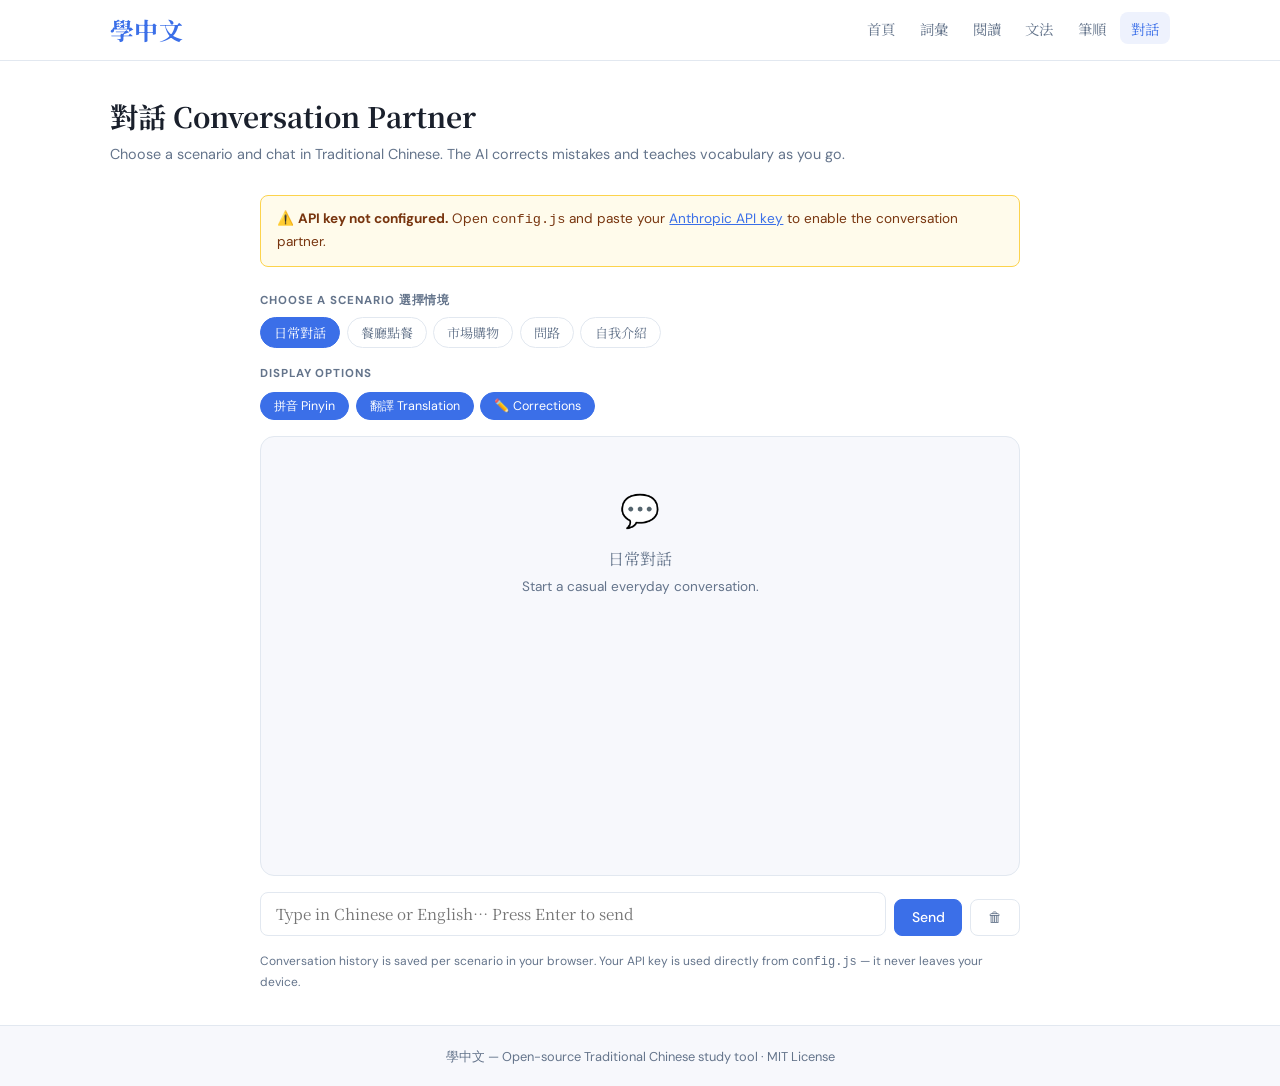
==== conversation.html @ 40b7ef4d "move files to root" ====
<!DOCTYPE html>
<html lang="zh-Hant">
<head>
  <meta charset="UTF-8" />
  <meta name="viewport" content="width=device-width, initial-scale=1.0" />
  <title>對話 Conversation — 學中文</title>
  <link rel="preconnect" href="https://fonts.googleapis.com" />
  <link rel="preconnect" href="https://fonts.gstatic.com" crossorigin />
  <link href="https://fonts.googleapis.com/css2?family=DM+Sans:wght@400;500;600;700&family=Noto+Serif+TC:wght@400;600;700;900&display=swap" rel="stylesheet" />
  <link rel="stylesheet" href="css/style.css" />
</head>
<body>

<nav>
  <div class="nav-inner">
    <a class="nav-logo" href="index.html">學中文</a>
    <button class="nav-toggle" id="navToggle" aria-label="Toggle menu">
      <span></span><span></span><span></span>
    </button>
    <ul class="nav-links" id="navLinks">
      <li><a href="index.html">首頁</a></li>
      <li><a href="vocabulary.html">詞彙</a></li>
      <li><a href="reading.html">閱讀</a></li>
      <li><a href="grammar.html">文法</a></li>
      <li><a href="strokes.html">筆順</a></li>
      <li><a href="conversation.html">對話</a></li>
    </ul>
  </div>
</nav>

<main>
  <div class="page-header">
    <h1 class="page-title">對話 Conversation Partner</h1>
    <p class="page-subtitle">Choose a scenario and chat in Traditional Chinese. The AI corrects mistakes and teaches vocabulary as you go.</p>
  </div>

  <div class="conv-layout">

    <!-- API key notice -->
    <div class="api-notice" id="apiNotice" style="display:none">
      ⚠️ <strong>API key not configured.</strong>
      Open <code>config.js</code> and paste your
      <a href="https://console.anthropic.com/" target="_blank" rel="noopener">Anthropic API key</a>
      to enable the conversation partner.
    </div>

    <!-- Scenario selector -->
    <div class="scenario-row">
      <div class="scenario-label">Choose a scenario 選擇情境</div>
      <div class="scenario-chips" id="scenarioChips"></div>
    </div>

    <!-- Display toggles -->
    <div>
      <div class="section-label">Display options</div>
      <div class="toggle-row">
        <button class="toggle-btn on" id="togglePinyin">拼音 Pinyin</button>
        <button class="toggle-btn on" id="toggleTranslation">翻譯 Translation</button>
        <button class="toggle-btn on" id="toggleCorrections">✏️ Corrections</button>
      </div>
    </div>

    <!-- Chat window -->
    <div class="chat-window" id="chatWindow"></div>

    <!-- Input row -->
    <div class="chat-input-area">
      <textarea
        id="chatInput"
        class="chat-input"
        placeholder="Type in Chinese or English… Press Enter to send"
        rows="1"
      ></textarea>
      <button class="btn btn-primary" id="sendBtn">Send</button>
      <button class="btn btn-ghost" id="clearBtn" title="Clear conversation">🗑</button>
    </div>

    <p style="font-size:.75rem;color:var(--muted)">
      Conversation history is saved per scenario in your browser.
      Your API key is used directly from <code>config.js</code> — it never leaves your device.
    </p>
  </div>
</main>

<footer>
  <p>學中文 — Open-source Traditional Chinese study tool · MIT License</p>
</footer>

<script src="data/vocabulary.js"></script>
<script src="data/reading.js"></script>
<script src="data/grammar.js"></script>
<script src="data/strokes.js"></script>
<script src="config.js"></script>
<script src="js/main.js"></script>
<script src="js/conversation.js"></script>
</body>
</html>
---- css/style.css ----
/* ═══════════════════════════════════════════════════════════
   Traditional Chinese Study — Global Stylesheet
   ═══════════════════════════════════════════════════════════ */

/* ── Variables ─────────────────────────────────────────────── */
:root {
  --bg:            #ffffff;
  --surface:       #f7f8fc;
  --border:        #e2e8f0;
  --text:          #1a202c;
  --muted:         #64748b;
  --primary:       #3B6FE8;
  --primary-hover: #2d5bcc;
  --primary-light: #eef2fd;
  --success:       #22c55e;
  --success-light: #f0fdf4;
  --warning:       #f59e0b;
  --warning-light: #fffbeb;
  --danger:        #ef4444;

  --font-chinese: 'Noto Serif TC', serif;
  --font-ui:      'DM Sans', sans-serif;

  --radius:    8px;
  --radius-lg: 14px;
  --shadow:      0 1px 3px rgba(0,0,0,.08), 0 1px 2px rgba(0,0,0,.04);
  --shadow-up:   0 4px 16px rgba(0,0,0,.12), 0 2px 4px rgba(0,0,0,.06);
  --transition:  .18s ease;
}

/* ── Reset ──────────────────────────────────────────────────── */
*, *::before, *::after { box-sizing: border-box; margin: 0; padding: 0; }
html  { font-size: 16px; scroll-behavior: smooth; }
img   { max-width: 100%; display: block; }
a     { color: inherit; }

body {
  font-family: var(--font-ui);
  background: var(--bg);
  color: var(--text);
  line-height: 1.65;
  min-height: 100vh;
  display: flex;
  flex-direction: column;
}

/* ── Typography helpers ─────────────────────────────────────── */
.chinese { font-family: var(--font-chinese); }
.pinyin  { color: var(--primary); }

/* ══════════════════════════════════════════════════════════════
   NAVIGATION
══════════════════════════════════════════════════════════════ */
nav {
  background: var(--bg);
  border-bottom: 1px solid var(--border);
  position: sticky;
  top: 0;
  z-index: 200;
}

.nav-inner {
  max-width: 1100px;
  margin: 0 auto;
  padding: 0 1.25rem;
  height: 60px;
  display: flex;
  align-items: center;
  justify-content: space-between;
  gap: 1rem;
}

.nav-logo {
  font-family: var(--font-chinese);
  font-size: 1.5rem;
  font-weight: 700;
  color: var(--primary);
  text-decoration: none;
  letter-spacing: .02em;
  flex-shrink: 0;
}

.nav-links {
  display: flex;
  align-items: center;
  gap: .15rem;
  list-style: none;
}

.nav-links a {
  font-family: var(--font-chinese);
  font-size: .9rem;
  color: var(--muted);
  text-decoration: none;
  padding: .35rem .7rem;
  border-radius: var(--radius);
  transition: color var(--transition), background var(--transition);
  white-space: nowrap;
}

.nav-links a:hover,
.nav-links a.active {
  color: var(--primary);
  background: var(--primary-light);
}

/* hamburger */
.nav-toggle {
  display: none;
  flex-direction: column;
  gap: 5px;
  background: none;
  border: none;
  cursor: pointer;
  padding: 4px;
}
.nav-toggle span {
  display: block;
  width: 22px;
  height: 2px;
  background: var(--text);
  border-radius: 2px;
  transition: var(--transition);
}

/* ══════════════════════════════════════════════════════════════
   LAYOUT
══════════════════════════════════════════════════════════════ */
main {
  flex: 1;
  max-width: 1100px;
  margin: 0 auto;
  width: 100%;
  padding: 2rem 1.25rem;
}

footer {
  background: var(--surface);
  border-top: 1px solid var(--border);
  text-align: center;
  padding: 1.25rem;
  font-size: .8rem;
  color: var(--muted);
}

/* ══════════════════════════════════════════════════════════════
   BUTTONS
══════════════════════════════════════════════════════════════ */
.btn {
  display: inline-flex;
  align-items: center;
  gap: .4rem;
  padding: .48rem 1.05rem;
  font-family: var(--font-ui);
  font-size: .875rem;
  font-weight: 500;
  border-radius: var(--radius);
  border: 1px solid transparent;
  cursor: pointer;
  transition: background var(--transition), color var(--transition),
              border-color var(--transition), transform var(--transition);
  text-decoration: none;
  white-space: nowrap;
  line-height: 1.4;
}
.btn:active { transform: scale(.97); }

.btn-primary {
  background: var(--primary);
  color: #fff;
  border-color: var(--primary);
}
.btn-primary:hover { background: var(--primary-hover); border-color: var(--primary-hover); }

.btn-outline {
  background: transparent;
  color: var(--primary);
  border-color: var(--primary);
}
.btn-outline:hover { background: var(--primary-light); }

.btn-ghost {
  background: transparent;
  color: var(--muted);
  border-color: var(--border);
}
.btn-ghost:hover { background: var(--surface); color: var(--text); }

.btn-success {
  background: var(--success);
  color: #fff;
  border-color: var(--success);
}

.btn-sm { padding: .28rem .7rem; font-size: .78rem; }

/* ══════════════════════════════════════════════════════════════
   BADGES
══════════════════════════════════════════════════════════════ */
.badge {
  display: inline-block;
  padding: .18rem .6rem;
  border-radius: 999px;
  font-size: .7rem;
  font-weight: 700;
  letter-spacing: .04em;
}
.badge-category {
  background: var(--primary-light);
  color: var(--primary);
  text-transform: uppercase;
}
.badge-difficulty {
  font-family: var(--font-chinese);
  font-size: .78rem;
  letter-spacing: .02em;
}
.badge-beginner     { background: #dcfce7; color: #15803d; }
.badge-intermediate { background: #fef9c3; color: #a16207; }
.badge-advanced     { background: #fee2e2; color: #b91c1c; }

/* ══════════════════════════════════════════════════════════════
   CHIPS (filter / scenario / quick-reply)
══════════════════════════════════════════════════════════════ */
.chip {
  padding: .3rem .82rem;
  font-size: .82rem;
  border-radius: 999px;
  border: 1px solid var(--border);
  background: var(--bg);
  color: var(--muted);
  cursor: pointer;
  transition: all var(--transition);
  white-space: nowrap;
  font-family: var(--font-chinese);
}
.chip:hover  { border-color: var(--primary); color: var(--primary); }
.chip.active { background: var(--primary); color: #fff; border-color: var(--primary); }

/* ══════════════════════════════════════════════════════════════
   PAGE HEADER
══════════════════════════════════════════════════════════════ */
.page-header { margin-bottom: 1.75rem; }

.page-title {
  font-family: var(--font-chinese);
  font-size: 1.75rem;
  font-weight: 700;
}
.page-subtitle {
  color: var(--muted);
  font-size: .9rem;
  margin-top: .25rem;
}

/* ══════════════════════════════════════════════════════════════
   CONTROLS (search + filters)
══════════════════════════════════════════════════════════════ */
.controls {
  display: flex;
  flex-wrap: wrap;
  gap: .75rem;
  margin-bottom: 1.5rem;
  align-items: center;
}

.search-input {
  flex: 1;
  min-width: 200px;
  padding: .5rem .95rem;
  font-family: var(--font-ui);
  font-size: .9rem;
  border: 1px solid var(--border);
  border-radius: var(--radius);
  outline: none;
  transition: border-color var(--transition);
  background: var(--bg);
  color: var(--text);
}
.search-input:focus { border-color: var(--primary); }

.filter-chips {
  display: flex;
  flex-wrap: wrap;
  gap: .45rem;
}

/* ══════════════════════════════════════════════════════════════
   HERO (index.html)
══════════════════════════════════════════════════════════════ */
.hero {
  text-align: center;
  padding: 3.5rem 1rem 3rem;
}
.hero-tag {
  display: inline-block;
  background: var(--primary-light);
  color: var(--primary);
  font-size: .78rem;
  font-weight: 700;
  letter-spacing: .08em;
  text-transform: uppercase;
  padding: .25rem .75rem;
  border-radius: 999px;
  margin-bottom: 1rem;
}
.hero-title {
  font-family: var(--font-chinese);
  font-size: clamp(1.9rem, 5vw, 3rem);
  font-weight: 900;
  line-height: 1.2;
  margin-bottom: .5rem;
}
.hero-subtitle {
  font-size: 1.05rem;
  color: var(--muted);
  max-width: 480px;
  margin: 0 auto 2rem;
}

/* feature cards */
.card-grid {
  display: grid;
  grid-template-columns: repeat(auto-fit, minmax(220px, 1fr));
  gap: 1.15rem;
  margin-top: 2rem;
}
.feature-card {
  background: var(--bg);
  border: 1px solid var(--border);
  border-radius: var(--radius-lg);
  padding: 1.5rem;
  box-shadow: var(--shadow);
  transition: box-shadow var(--transition), transform var(--transition);
  text-align: center;
}
.feature-card:hover { box-shadow: var(--shadow-up); transform: translateY(-3px); }
.feature-card-icon  { font-size: 2.4rem; margin-bottom: .75rem; }
.feature-card-title {
  font-family: var(--font-chinese);
  font-size: 1.05rem;
  font-weight: 700;
  margin-bottom: .35rem;
}
.feature-card-desc {
  font-size: .83rem;
  color: var(--muted);
  margin-bottom: 1rem;
}

/* stats */
.stats-section { margin-top: 3rem; }
.stats-title {
  font-size: .78rem;
  font-weight: 700;
  text-transform: uppercase;
  letter-spacing: .08em;
  color: var(--muted);
  margin-bottom: .75rem;
}
.stats-grid {
  display: grid;
  grid-template-columns: repeat(auto-fit, minmax(130px, 1fr));
  gap: .85rem;
}
.stat-card {
  background: var(--primary-light);
  border-radius: var(--radius-lg);
  padding: 1.15rem;
  text-align: center;
}
.stat-value {
  font-size: 2rem;
  font-weight: 800;
  color: var(--primary);
  line-height: 1;
}
.stat-label {
  font-size: .75rem;
  color: var(--muted);
  margin-top: .3rem;
}

/* ══════════════════════════════════════════════════════════════
   VOCABULARY
══════════════════════════════════════════════════════════════ */
.vocab-grid {
  display: grid;
  grid-template-columns: repeat(auto-fill, minmax(280px, 1fr));
  gap: 1rem;
}

.vocab-card {
  background: var(--bg);
  border: 1px solid var(--border);
  border-radius: var(--radius-lg);
  padding: 1.25rem;
  box-shadow: var(--shadow);
  transition: box-shadow var(--transition);
  display: flex;
  flex-direction: column;
}
.vocab-card:hover { box-shadow: var(--shadow-up); }
.vocab-card.learned {
  border-color: var(--success);
  background: var(--success-light);
}

.vocab-char    { font-family: var(--font-chinese); font-size: 2.6rem; line-height: 1; margin-bottom: .2rem; }
.vocab-pinyin  { color: var(--primary); font-size: 1rem; margin-bottom: .15rem; }
.vocab-meaning { font-weight: 600; font-size: .95rem; margin-bottom: .6rem; }

.vocab-example {
  font-size: .8rem;
  color: var(--muted);
  border-top: 1px solid var(--border);
  padding-top: .6rem;
  margin-top: auto;
}
.vocab-example .ex-chinese { font-family: var(--font-chinese); display: block; margin-bottom: .1rem; color: var(--text); }
.vocab-example .ex-pinyin  { display: block; color: var(--primary); font-size: .76rem; }
.vocab-example .ex-english { display: block; font-style: italic; font-size: .76rem; }

.vocab-footer {
  display: flex;
  align-items: center;
  justify-content: space-between;
  margin-top: .75rem;
  gap: .5rem;
}

/* ══════════════════════════════════════════════════════════════
   READING
══════════════════════════════════════════════════════════════ */
.reading-list { display: flex; flex-direction: column; gap: .85rem; }

.reading-card {
  background: var(--bg);
  border: 1px solid var(--border);
  border-radius: var(--radius-lg);
  padding: 1.35rem 1.5rem;
  box-shadow: var(--shadow);
  cursor: pointer;
  transition: box-shadow var(--transition), border-color var(--transition);
  display: flex;
  align-items: center;
  gap: 1rem;
  justify-content: space-between;
}
.reading-card:hover { box-shadow: var(--shadow-up); border-color: var(--primary); }
.reading-card.completed { border-left: 3px solid var(--success); }

.reading-card-info { flex: 1; min-width: 0; }
.reading-card-title {
  font-family: var(--font-chinese);
  font-size: 1.2rem;
  font-weight: 700;
  display: flex;
  align-items: center;
  gap: .6rem;
  flex-wrap: wrap;
}
.reading-card-preview {
  font-family: var(--font-chinese);
  font-size: .85rem;
  color: var(--muted);
  margin-top: .3rem;
  white-space: nowrap;
  overflow: hidden;
  text-overflow: ellipsis;
  max-width: 480px;
}

/* passage view */
.passage-view { display: none; }
.passage-view.active { display: block; }

.passage-header {
  display: flex;
  align-items: center;
  flex-wrap: wrap;
  gap: .75rem;
  margin-bottom: 1.25rem;
}
.passage-title { font-family: var(--font-chinese); font-size: 1.5rem; font-weight: 700; }

.passage-controls {
  display: flex;
  gap: .5rem;
  flex-wrap: wrap;
  margin-bottom: 1.25rem;
}

.passage-text {
  font-family: var(--font-chinese);
  font-size: 1.25rem;
  line-height: 3.2;
  background: var(--surface);
  border-radius: var(--radius-lg);
  padding: 1.75rem;
  border: 1px solid var(--border);
}

/* ruby */
ruby.ann {
  cursor: pointer;
  border-radius: 3px;
  transition: background var(--transition);
  ruby-position: over;
}
ruby.ann:hover { background: var(--primary-light); }
ruby.ann rt {
  font-family: var(--font-ui);
  font-size: .55em;
  color: var(--primary);
  letter-spacing: .01em;
}

/* character popup */
.char-popup {
  position: fixed;
  background: #1e293b;
  color: #f1f5f9;
  border-radius: var(--radius);
  padding: .55rem .9rem;
  font-size: .85rem;
  pointer-events: none;
  z-index: 1000;
  opacity: 0;
  transform: translateY(4px);
  transition: opacity .15s, transform .15s;
  white-space: nowrap;
  box-shadow: 0 4px 12px rgba(0,0,0,.25);
}
.char-popup.visible { opacity: 1; transform: translateY(0); }
.char-popup .popup-char    { font-family: var(--font-chinese); font-size: 1.1rem; display: block; }
.char-popup .popup-pinyin  { color: #93c5fd; display: block; font-size: .78rem; }
.char-popup .popup-meaning { color: #94a3b8; font-size: .75rem; font-style: italic; }

/* ══════════════════════════════════════════════════════════════
   GRAMMAR
══════════════════════════════════════════════════════════════ */
.grammar-list { display: flex; flex-direction: column; gap: .6rem; }

.grammar-item {
  border: 1px solid var(--border);
  border-radius: var(--radius-lg);
  overflow: hidden;
}

.grammar-header {
  display: flex;
  align-items: center;
  justify-content: space-between;
  padding: 1rem 1.3rem;
  cursor: pointer;
  background: var(--bg);
  transition: background var(--transition);
  gap: 1rem;
  user-select: none;
}
.grammar-header:hover { background: var(--surface); }

.grammar-header-left { display: flex; align-items: center; gap: .75rem; }
.grammar-index {
  width: 26px; height: 26px;
  border-radius: 50%;
  background: var(--primary-light);
  color: var(--primary);
  font-size: .75rem;
  font-weight: 700;
  display: flex; align-items: center; justify-content: center;
  flex-shrink: 0;
}
.grammar-header-title { font-size: .95rem; font-weight: 600; }

.grammar-chevron {
  transition: transform var(--transition);
  flex-shrink: 0;
  color: var(--muted);
  font-size: .85rem;
}
.grammar-item.open .grammar-chevron { transform: rotate(180deg); }

.grammar-body {
  display: none;
  padding: 0 1.3rem 1.3rem;
  background: var(--surface);
}
.grammar-item.open .grammar-body { display: block; }

.grammar-pattern {
  font-family: var(--font-chinese);
  background: var(--primary-light);
  color: var(--primary);
  border-radius: var(--radius);
  padding: .4rem 1rem;
  display: inline-block;
  margin: .9rem 0 .75rem;
  font-size: .9rem;
  font-weight: 500;
}
.grammar-explanation {
  color: var(--muted);
  font-size: .88rem;
  margin-bottom: 1rem;
  line-height: 1.7;
}
.grammar-examples { display: flex; flex-direction: column; gap: .5rem; }
.grammar-example {
  background: var(--bg);
  border-left: 3px solid var(--primary);
  border-radius: 0 var(--radius) var(--radius) 0;
  padding: .6rem 1rem;
}
.grammar-example .ex-chinese { font-family: var(--font-chinese); font-size: 1rem; display: block; margin-bottom: .1rem; }
.grammar-example .ex-pinyin  { color: var(--primary); font-size: .8rem; display: block; }
.grammar-example .ex-english { color: var(--muted); font-size: .8rem; font-style: italic; display: block; }

/* ══════════════════════════════════════════════════════════════
   STROKES
══════════════════════════════════════════════════════════════ */
.strokes-grid {
  display: grid;
  grid-template-columns: repeat(auto-fill, minmax(250px, 1fr));
  gap: 1.15rem;
}

.stroke-card {
  background: var(--bg);
  border: 1px solid var(--border);
  border-radius: var(--radius-lg);
  padding: 1.5rem;
  box-shadow: var(--shadow);
  text-align: center;
  transition: box-shadow var(--transition);
}
.stroke-card:hover { box-shadow: var(--shadow-up); }

.stroke-char-row {
  display: flex;
  align-items: baseline;
  justify-content: center;
  gap: .5rem;
  margin-bottom: .5rem;
}
.stroke-char    { font-family: var(--font-chinese); font-size: 3.2rem; line-height: 1; }
.stroke-pinyin  { color: var(--primary); font-size: 1.05rem; }
.stroke-meaning { color: var(--muted); font-size: .82rem; margin-bottom: 1rem; }

.stroke-meta {
  display: flex;
  align-items: center;
  justify-content: center;
  gap: .75rem;
  font-size: .78rem;
  color: var(--muted);
  margin-bottom: 1rem;
}
.stroke-meta-item {
  display: flex;
  align-items: center;
  gap: .2rem;
}

.stroke-svg-wrap {
  width: 160px;
  height: 160px;
  margin: 0 auto .85rem;
  border: 1px solid var(--border);
  border-radius: var(--radius);
  background: var(--surface);
  overflow: hidden;
  position: relative;
}
.stroke-svg-wrap svg {
  width: 100%;
  height: 100%;
}

/* guide lines */
.stroke-guide-h, .stroke-guide-v {
  stroke: #e2e8f0;
  stroke-width: 1;
  stroke-dasharray: 4 4;
}

/* animated paths */
.stroke-path {
  fill: none;
  stroke: #1a202c;
  stroke-width: 7;
  stroke-linecap: round;
  stroke-linejoin: round;
}
.stroke-path.pending  { opacity: .12; }
.stroke-path.drawing  { stroke: var(--primary); }
.stroke-path.done     { stroke: #1a202c; }

.stroke-steps { text-align: left; margin-bottom: .85rem; }
.stroke-step {
  display: flex;
  align-items: flex-start;
  gap: .5rem;
  font-size: .78rem;
  color: var(--muted);
  padding: .2rem 0;
}
.stroke-step.active { color: var(--primary); font-weight: 600; }
.stroke-step-num {
  width: 18px; height: 18px;
  border-radius: 50%;
  background: var(--border);
  color: var(--muted);
  display: flex; align-items: center; justify-content: center;
  font-size: .7rem;
  font-weight: 700;
  flex-shrink: 0;
  margin-top: 1px;
  transition: background var(--transition), color var(--transition);
}
.stroke-step.active .stroke-step-num { background: var(--primary); color: #fff; }

.stroke-controls {
  display: flex;
  gap: .4rem;
  justify-content: center;
}

/* ══════════════════════════════════════════════════════════════
   CONVERSATION
══════════════════════════════════════════════════════════════ */
.conv-layout {
  max-width: 760px;
  margin: 0 auto;
  display: flex;
  flex-direction: column;
  gap: 1rem;
}

.scenario-row {
  display: flex;
  flex-direction: column;
  gap: .45rem;
}
.scenario-label {
  font-size: .72rem;
  font-weight: 700;
  text-transform: uppercase;
  letter-spacing: .08em;
  color: var(--muted);
}
.scenario-chips { display: flex; flex-wrap: wrap; gap: .4rem; }

/* toggles */
.toggle-row {
  display: flex;
  gap: .4rem;
  flex-wrap: wrap;
}
.toggle-btn {
  padding: .28rem .82rem;
  font-size: .78rem;
  border-radius: 999px;
  border: 1px solid var(--border);
  background: var(--bg);
  color: var(--muted);
  cursor: pointer;
  transition: all var(--transition);
  font-family: var(--font-ui);
}
.toggle-btn.on { background: var(--primary); color: #fff; border-color: var(--primary); }

/* chat window */
.chat-window {
  height: 440px;
  overflow-y: auto;
  background: var(--surface);
  border: 1px solid var(--border);
  border-radius: var(--radius-lg);
  padding: 1rem;
  display: flex;
  flex-direction: column;
  gap: .85rem;
  scroll-behavior: smooth;
}

.msg {
  display: flex;
  gap: .55rem;
  max-width: 88%;
}
.msg.user {
  flex-direction: row-reverse;
  align-self: flex-end;
}
.msg-avatar {
  width: 30px; height: 30px;
  border-radius: 50%;
  background: var(--primary-light);
  color: var(--primary);
  display: flex; align-items: center; justify-content: center;
  font-size: .95rem;
  flex-shrink: 0;
}
.msg.user .msg-avatar { background: var(--primary); color: #fff; }

.msg-bubble {
  background: var(--bg);
  border: 1px solid var(--border);
  border-radius: 12px;
  padding: .65rem .9rem;
  font-size: .9rem;
}
.msg.user .msg-bubble {
  background: var(--primary);
  color: #fff;
  border-color: var(--primary);
}

.msg-chinese     { font-family: var(--font-chinese); font-size: 1.05rem; display: block; margin-bottom: .1rem; }
.msg-pinyin      { color: var(--primary); font-size: .78rem; display: block; margin-bottom: .08rem; }
.msg-translation { color: var(--muted); font-style: italic; font-size: .78rem; display: block; }
.msg.user .msg-pinyin      { color: #93c5fd; }
.msg.user .msg-translation { color: rgba(255,255,255,.72); }

/* correction */
.correction-box {
  background: var(--warning-light);
  border: 1px solid #fcd34d;
  border-radius: var(--radius);
  padding: .45rem .75rem;
  margin-top: .5rem;
  font-size: .78rem;
  color: #78350f;
}
.correction-label {
  font-size: .68rem;
  font-weight: 700;
  text-transform: uppercase;
  letter-spacing: .05em;
  color: #92400e;
  margin-bottom: .2rem;
}

/* vocab highlight */
.vocab-highlight {
  background: var(--primary-light);
  border: 1px solid #bfdbfe;
  border-radius: var(--radius);
  padding: .35rem .75rem;
  margin-top: .45rem;
  font-size: .78rem;
  color: var(--primary);
}
.vocab-highlight .vh-word { font-family: var(--font-chinese); font-weight: 700; }

/* quick replies */
.quick-replies {
  display: flex;
  flex-wrap: wrap;
  gap: .4rem;
}
.quick-reply-chip {
  font-family: var(--font-chinese);
  padding: .28rem .75rem;
  font-size: .82rem;
  border-radius: 999px;
  border: 1px solid var(--primary);
  color: var(--primary);
  background: var(--bg);
  cursor: pointer;
  transition: all var(--transition);
}
.quick-reply-chip:hover { background: var(--primary); color: #fff; }

/* input area */
.chat-input-area {
  display: flex;
  gap: .5rem;
  align-items: flex-end;
}
.chat-input {
  flex: 1;
  padding: .6rem .95rem;
  font-family: var(--font-chinese);
  font-size: .95rem;
  border: 1px solid var(--border);
  border-radius: var(--radius);
  outline: none;
  transition: border-color var(--transition);
  resize: none;
  min-height: 44px;
  max-height: 120px;
}
.chat-input:focus { border-color: var(--primary); }

/* typing indicator */
.typing-indicator { display: flex; gap: 4px; align-items: center; padding: .4rem .5rem; }
.typing-dot {
  width: 7px; height: 7px;
  border-radius: 50%;
  background: var(--muted);
  animation: typingBounce 1.1s infinite;
}
.typing-dot:nth-child(2) { animation-delay: .18s; }
.typing-dot:nth-child(3) { animation-delay: .36s; }

@keyframes typingBounce {
  0%, 80%, 100% { transform: translateY(0); }
  40%           { transform: translateY(-6px); }
}

/* API key notice */
.api-notice {
  background: #fffbeb;
  border: 1px solid #fcd34d;
  border-radius: var(--radius);
  padding: .75rem 1rem;
  font-size: .85rem;
  color: #78350f;
  margin-bottom: .5rem;
}
.api-notice a { color: var(--primary); text-decoration: underline; }

/* toggle visibility helpers (applied to body) */
body.hide-pinyin     .msg-pinyin,
body.hide-pinyin     ruby.ann rt,
body.hide-pinyin     .vocab-pinyin { display: none; }

body.hide-translation .msg-translation { display: none; }
body.hide-corrections .correction-box  { display: none; }

/* ══════════════════════════════════════════════════════════════
   SHARED UTILITIES
══════════════════════════════════════════════════════════════ */
.empty-state {
  text-align: center;
  padding: 3rem 1rem;
  color: var(--muted);
}
.empty-state-icon { font-size: 3rem; margin-bottom: .75rem; }
.empty-state-text { font-size: .9rem; }

.loading-state {
  text-align: center;
  padding: 2.5rem 1rem;
  color: var(--muted);
  font-size: .9rem;
}

.section-label {
  font-size: .72rem;
  font-weight: 700;
  text-transform: uppercase;
  letter-spacing: .08em;
  color: var(--muted);
  margin-bottom: .6rem;
}

/* toast */
.toast {
  position: fixed;
  bottom: 1.5rem;
  right: 1.5rem;
  background: #1e293b;
  color: #f1f5f9;
  padding: .65rem 1.15rem;
  border-radius: var(--radius);
  font-size: .875rem;
  z-index: 9999;
  opacity: 0;
  transform: translateY(8px);
  transition: opacity .22s, transform .22s;
  pointer-events: none;
  max-width: 280px;
}
.toast.show { opacity: 1; transform: translateY(0); }

/* divider */
.divider { border: none; border-top: 1px solid var(--border); margin: 1.5rem 0; }

/* ══════════════════════════════════════════════════════════════
   RESPONSIVE
══════════════════════════════════════════════════════════════ */
@media (max-width: 640px) {
  nav .nav-links {
    display: none;
    position: absolute;
    top: 60px;
    left: 0; right: 0;
    background: var(--bg);
    border-bottom: 1px solid var(--border);
    flex-direction: column;
    padding: .75rem 1rem;
    gap: .2rem;
    z-index: 199;
    box-shadow: 0 4px 12px rgba(0,0,0,.08);
  }
  nav .nav-links.open { display: flex; }
  .nav-toggle { display: flex; }

  main { padding: 1.25rem 1rem; }
  .hero { padding: 2rem .5rem; }
  .card-grid { grid-template-columns: 1fr; }
  .vocab-grid { grid-template-columns: 1fr; }
  .strokes-grid { grid-template-columns: repeat(auto-fill, minmax(200px, 1fr)); }
  .passage-text { font-size: 1.1rem; line-height: 2.8; }
  .chat-window  { height: 360px; }
}
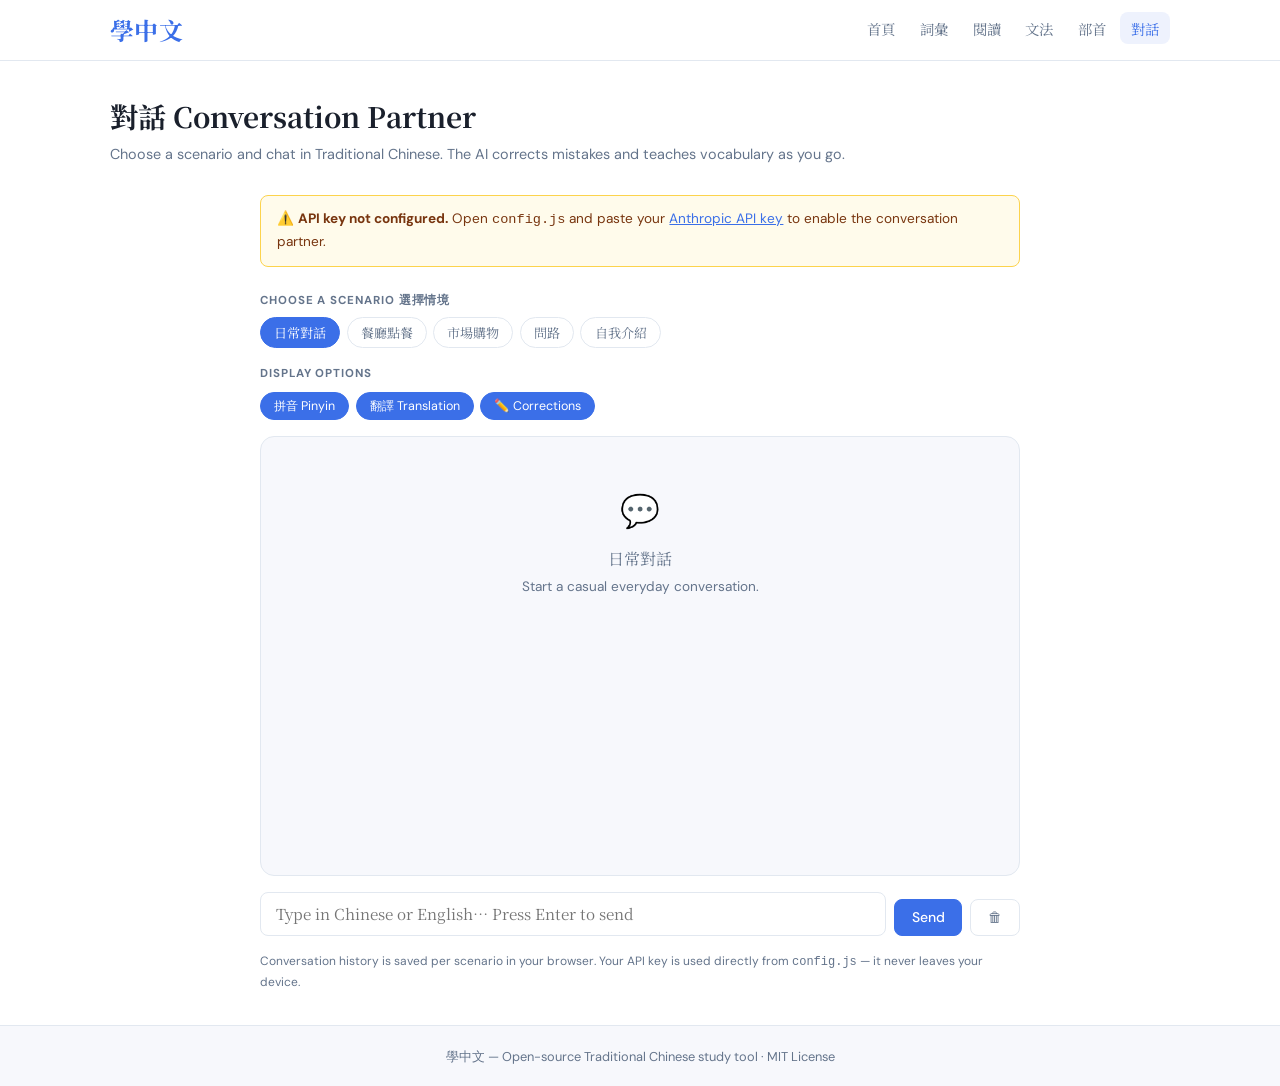
==== commit 33b8f2d7: "Replace strokes page with 部首 Radical Learning - strokes.html completely replaced: 75 most common rad" ====
--- a/conversation.html
+++ b/conversation.html
@@ -8,6 +8,15 @@
   <link rel="preconnect" href="https://fonts.gstatic.com" crossorigin />
   <link href="https://fonts.googleapis.com/css2?family=DM+Sans:wght@400;500;600;700&family=Noto+Serif+TC:wght@400;600;700;900&display=swap" rel="stylesheet" />
   <link rel="stylesheet" href="css/style.css" />
+  <!-- Google tag (gtag.js) -->
+<script async src="https://www.googletagmanager.com/gtag/js?id=G-PGREQC103Z"></script>
+<script>
+  window.dataLayer = window.dataLayer || [];
+  function gtag(){dataLayer.push(arguments);}
+  gtag('js', new Date());
+
+  gtag('config', 'G-PGREQC103Z');
+</script>
 </head>
 <body>
 
@@ -22,7 +31,7 @@
       <li><a href="vocabulary.html">詞彙</a></li>
       <li><a href="reading.html">閱讀</a></li>
       <li><a href="grammar.html">文法</a></li>
-      <li><a href="strokes.html">筆順</a></li>
+      <li><a href="strokes.html">部首</a></li>
       <li><a href="conversation.html">對話</a></li>
     </ul>
   </div>
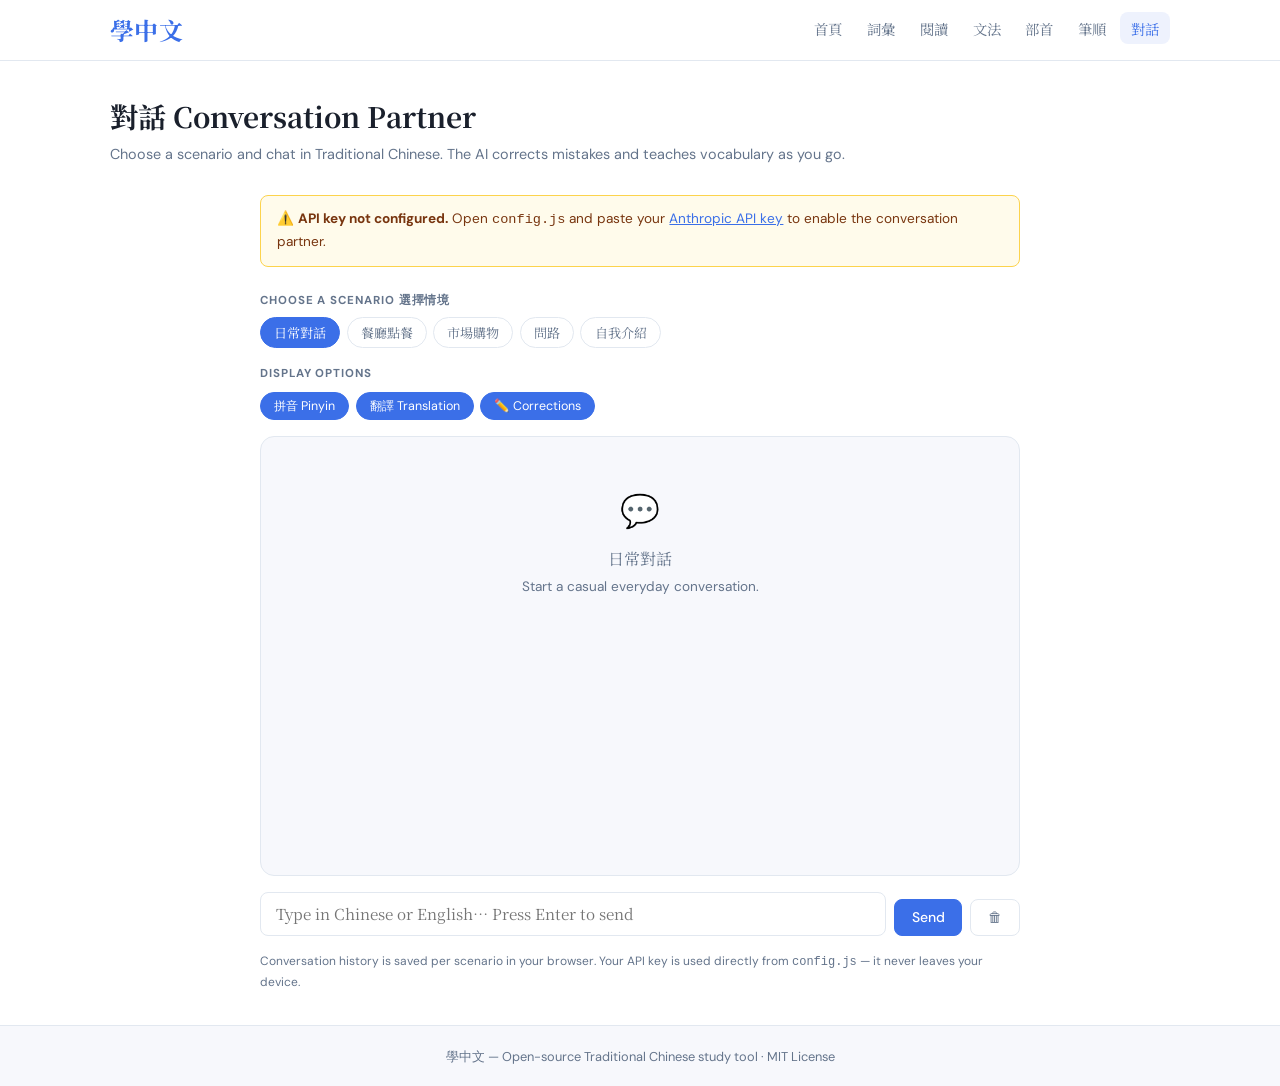
==== commit 6d6435f1: "Add stroke order page back as stroke-order.html Restored original 筆順 Stroke Order page under a new f" ====
--- a/conversation.html
+++ b/conversation.html
@@ -32,6 +32,7 @@
       <li><a href="reading.html">閱讀</a></li>
       <li><a href="grammar.html">文法</a></li>
       <li><a href="strokes.html">部首</a></li>
+      <li><a href="stroke-order.html">筆順</a></li>
       <li><a href="conversation.html">對話</a></li>
     </ul>
   </div>
